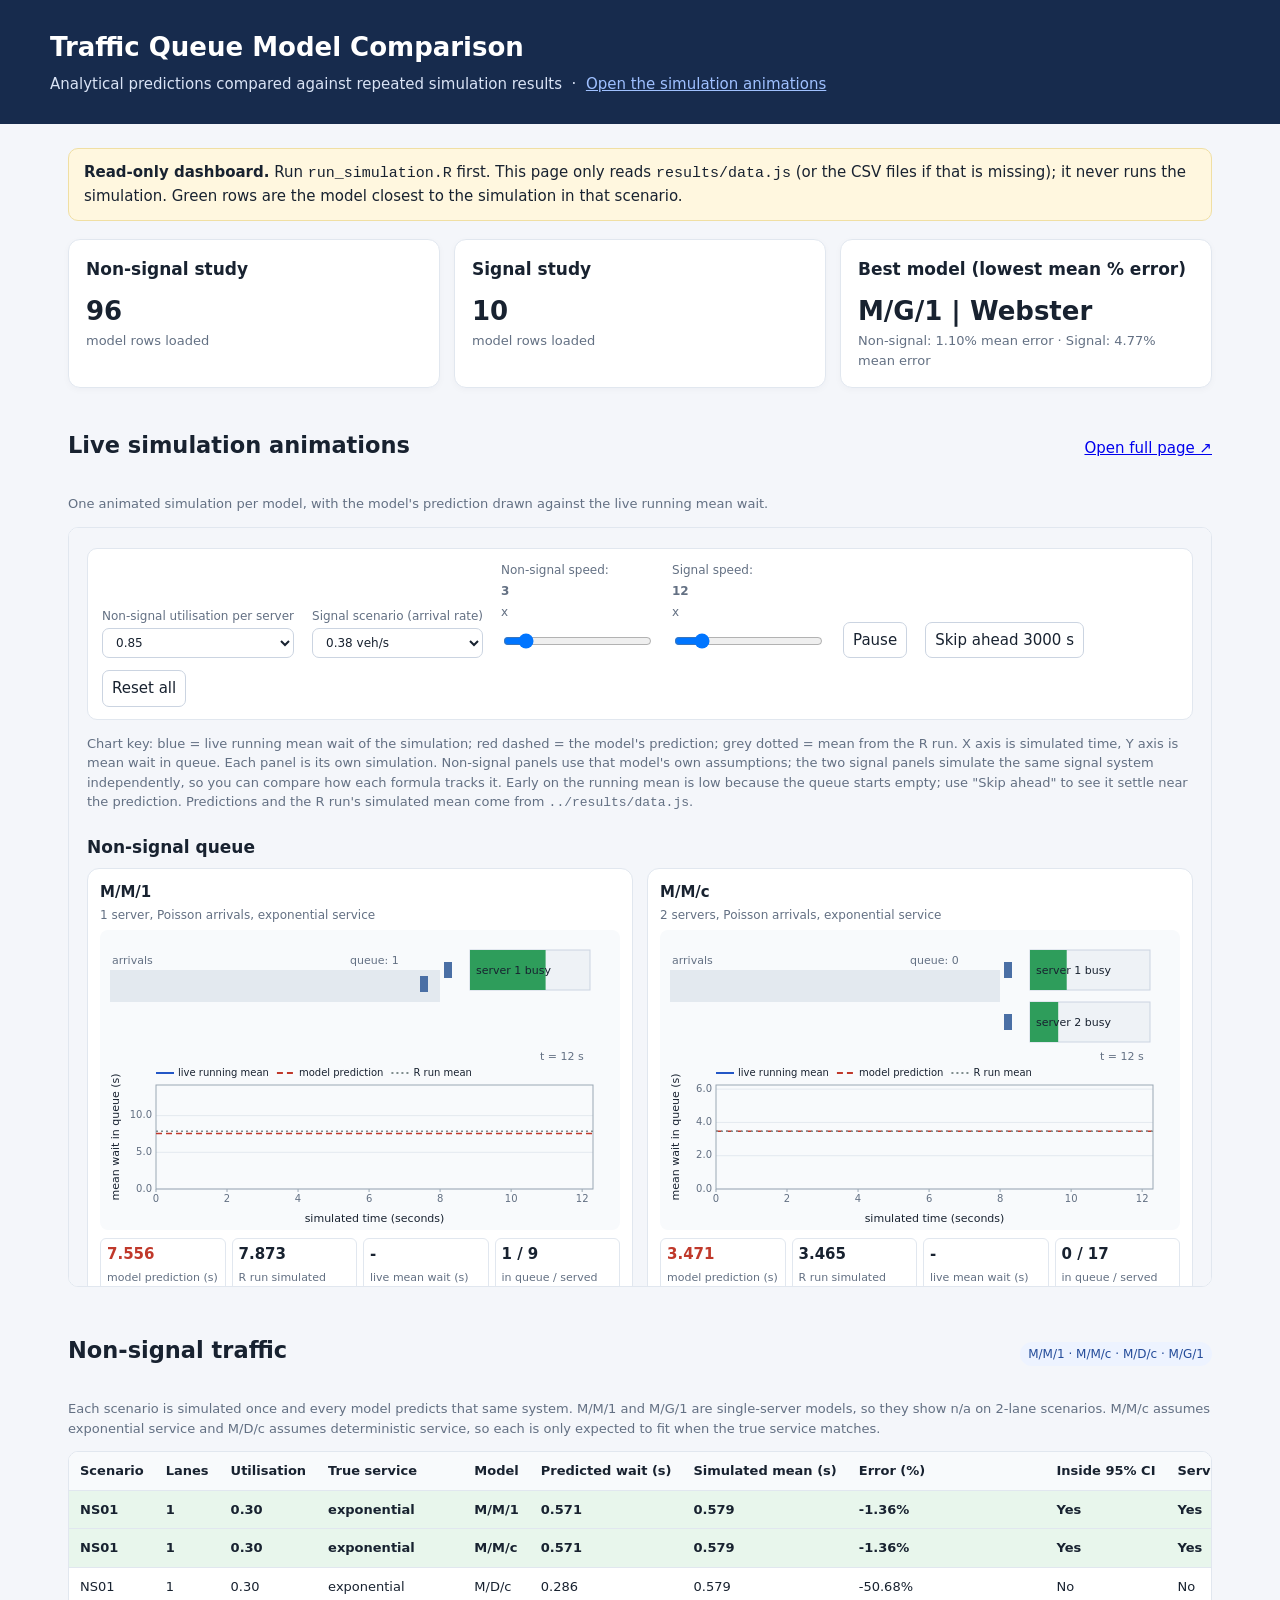
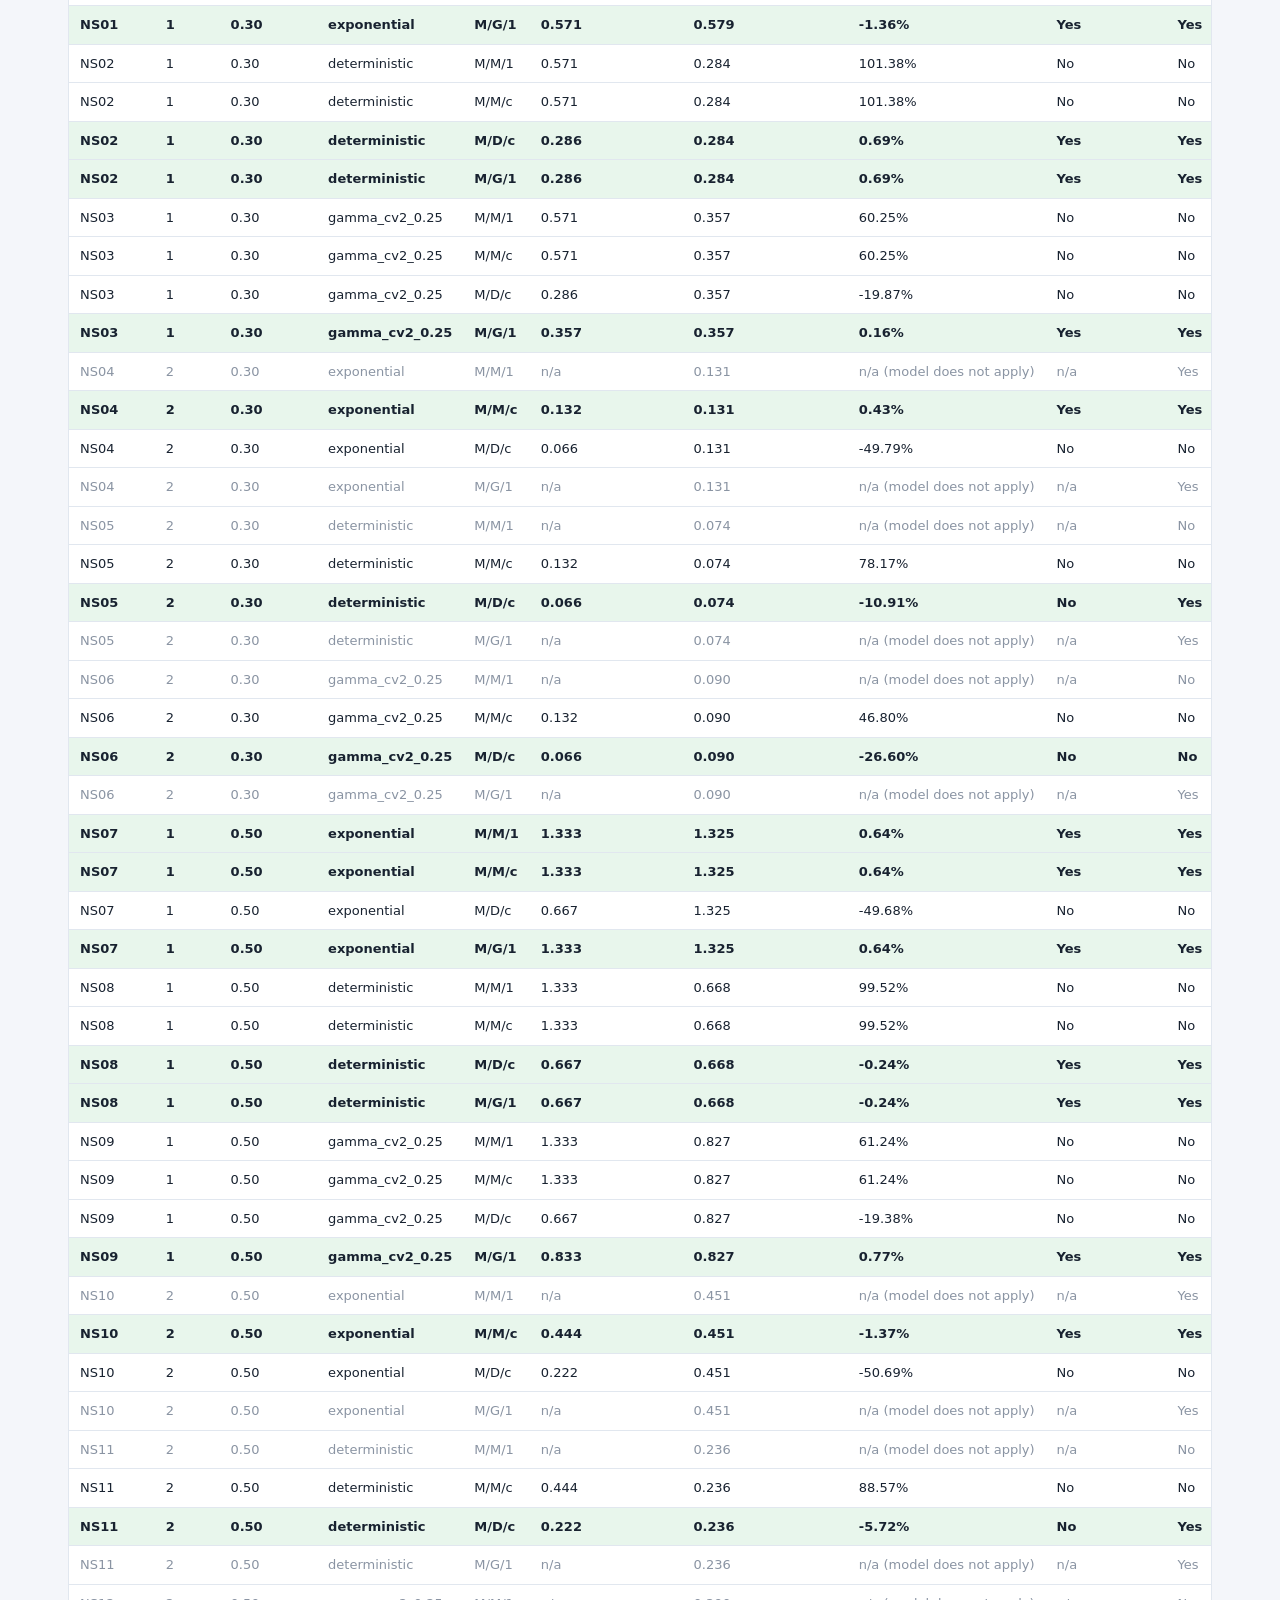
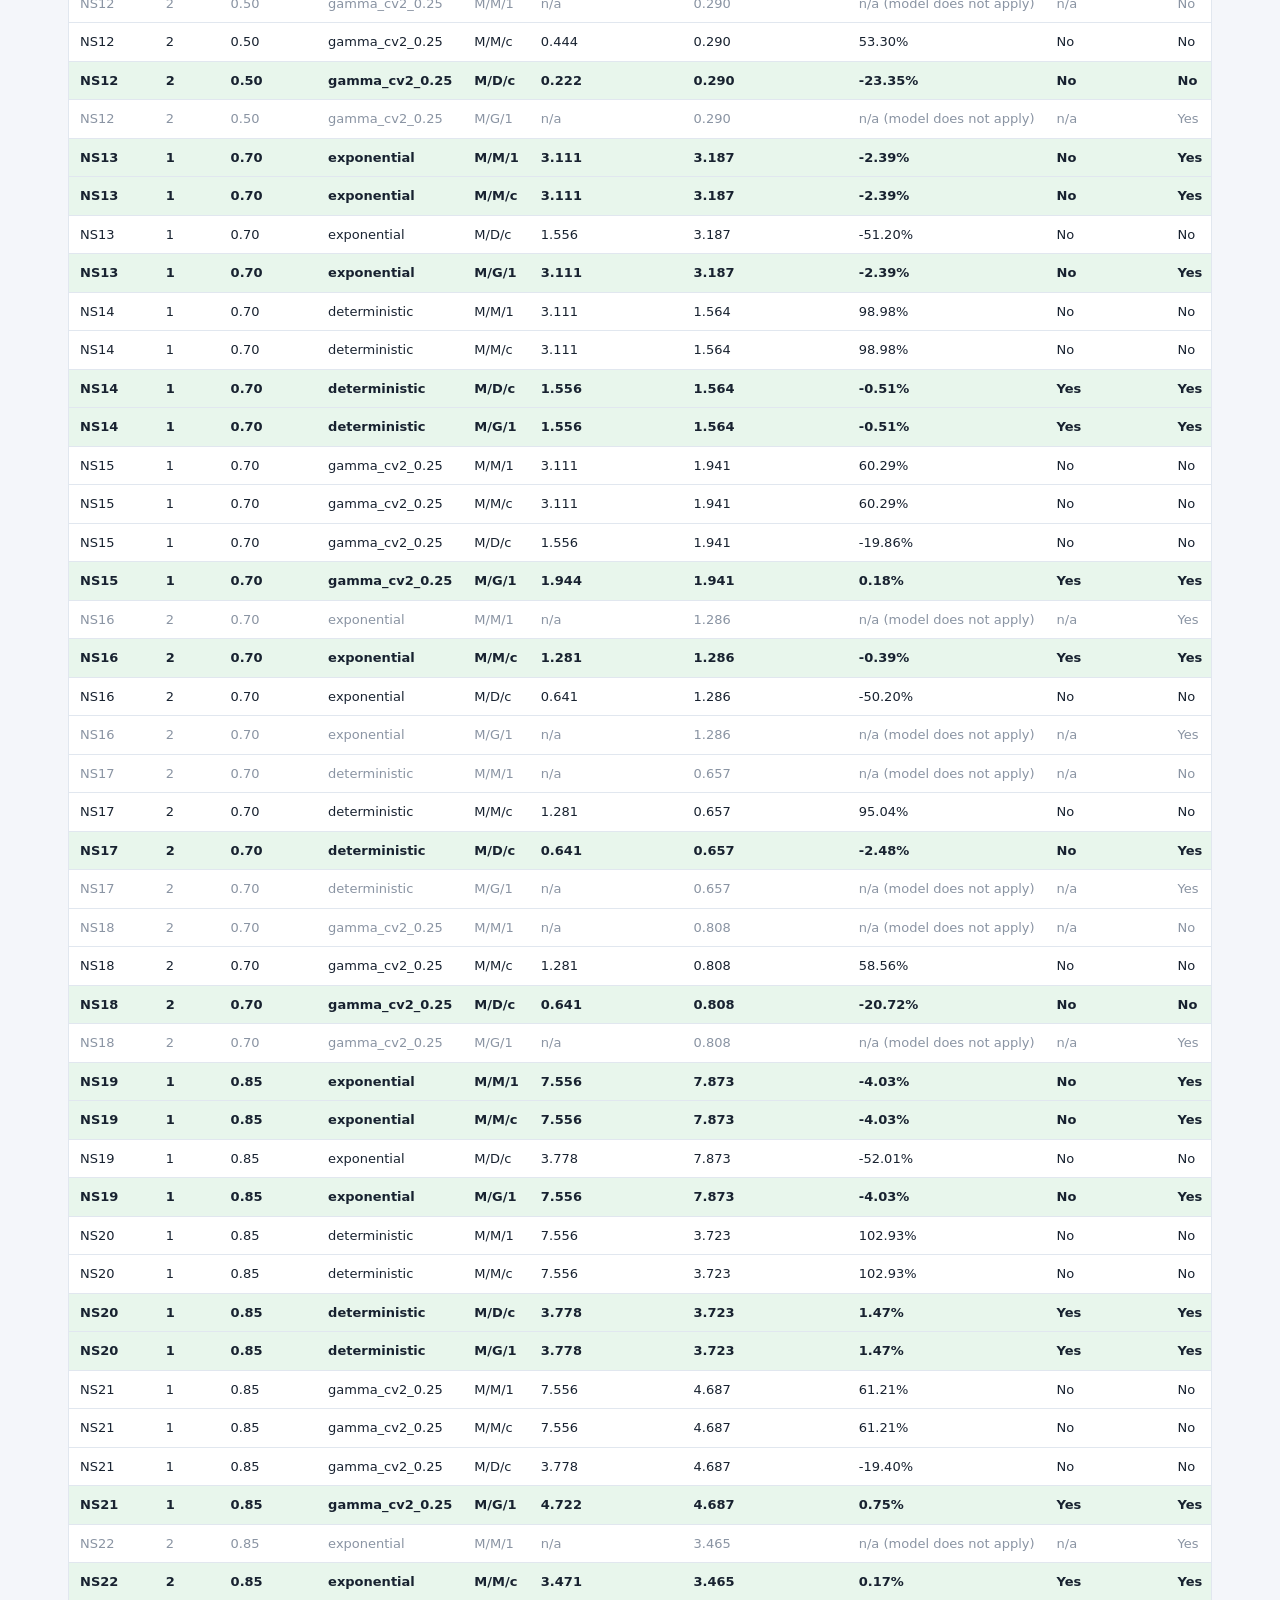
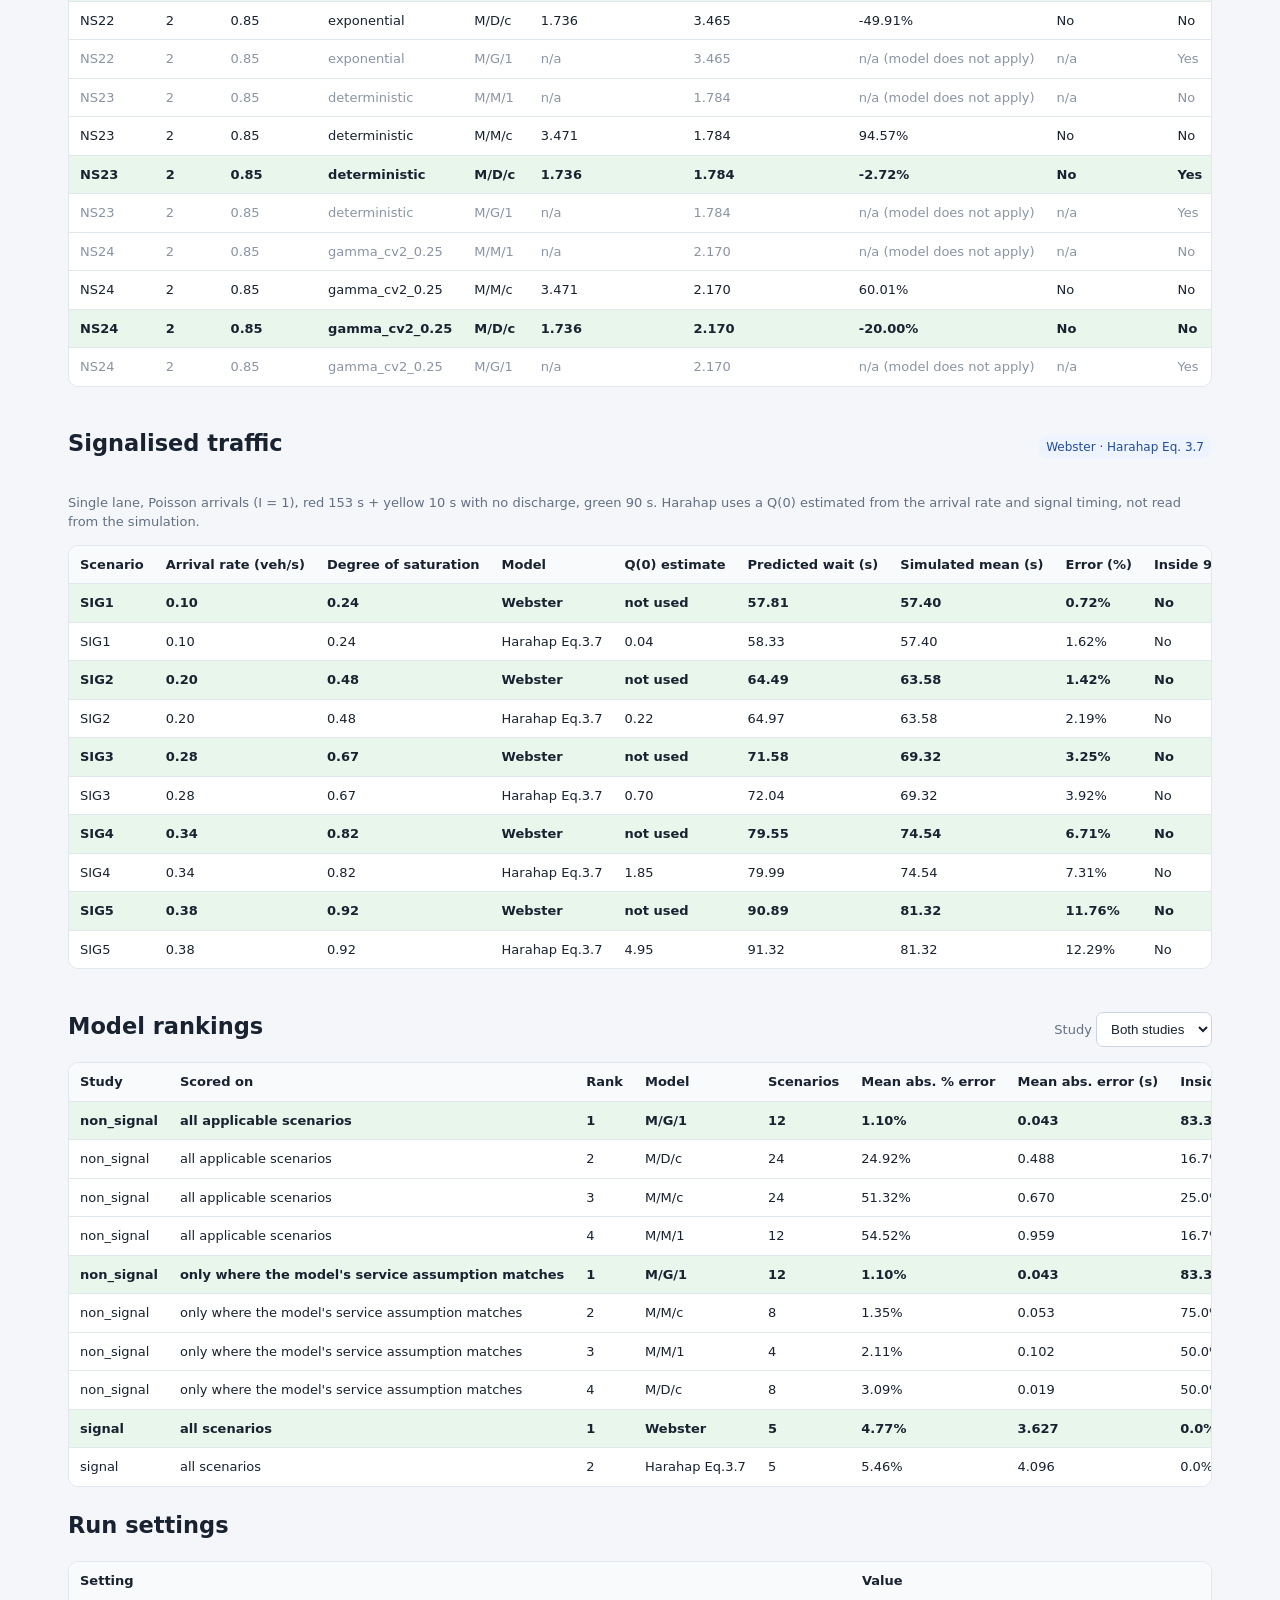
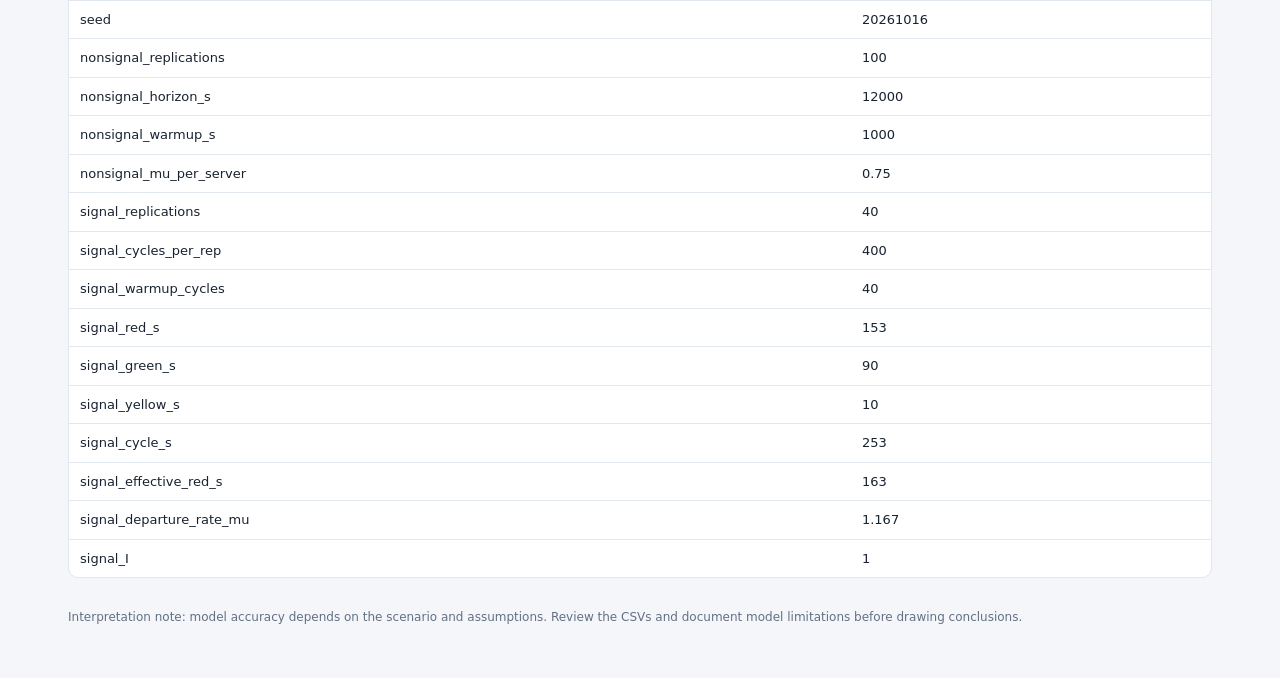
==== dashboard/index.html @ c311b71f "Traffic queue model comparison: simulation, dashboard and animations" ====
<!doctype html>
<html lang="en">
<head>
<meta charset="utf-8">
<meta name="viewport" content="width=device-width, initial-scale=1">
<title>Traffic Queue Model Comparison</title>
<style>
:root{--bg:#f4f6fa;--panel:#fff;--ink:#182230;--muted:#637083;--line:#e1e7ef;--accent:#2357c6}
*{box-sizing:border-box}body{margin:0;background:var(--bg);color:var(--ink);font:15px/1.5 system-ui,-apple-system,Segoe UI,sans-serif}
header{background:#172b4d;color:#fff;padding:28px max(20px,calc((100% - 1180px)/2))}
header h1{margin:0 0 6px;font-size:26px}header p{margin:0;color:#d9e3f5}
main{max-width:1180px;margin:24px auto;padding:0 18px}.notice{padding:12px 15px;background:#fff7df;border:1px solid #f0dfa3;border-radius:10px;margin-bottom:18px}
.grid{display:grid;grid-template-columns:repeat(3,minmax(0,1fr));gap:14px}.card{background:var(--panel);border:1px solid var(--line);border-radius:12px;padding:17px;box-shadow:0 2px 7px #15233b08}
.card h2{font-size:17px;margin:0 0 10px}.metric{font-size:26px;font-weight:750}.muted{color:var(--muted);font-size:13px}
section{margin-top:22px}.section-head{display:flex;gap:12px;align-items:baseline;justify-content:space-between;flex-wrap:wrap}
select,input{padding:8px 10px;border:1px solid #cbd4e1;border-radius:7px;background:white;color:var(--ink)}
.table-wrap{overflow:auto;background:white;border:1px solid var(--line);border-radius:10px}table{border-collapse:collapse;width:100%;font-size:13px;white-space:nowrap}th,td{padding:9px 11px;border-bottom:1px solid var(--line);text-align:left}th{background:#f8fafc;position:sticky;top:0}tr:last-child td{border-bottom:0}
tr.best td{background:#e8f6ec;font-weight:600}tr.na td{color:#8a94a3}
.pill{display:inline-block;background:#edf3ff;color:#244c9a;padding:3px 8px;border-radius:99px;font-size:12px}
footer{color:var(--muted);font-size:12px;padding:30px 0}
@media(max-width:800px){.grid{grid-template-columns:1fr}.metric{font-size:23px}}
</style>
</head>
<body>
<header><h1>Traffic Queue Model Comparison</h1><p>Analytical predictions compared against repeated simulation results &nbsp;&middot;&nbsp; <a href="animation.html" style="color:#9fc0ff">Open the simulation animations</a></p></header>
<main>
<div class="notice"><strong>Read-only dashboard.</strong> Run <code>run_simulation.R</code> first. This page only reads <code>results/data.js</code> (or the CSV files if that is missing); it never runs the simulation. Green rows are the model closest to the simulation in that scenario.</div>
<div class="grid">
<div class="card"><h2>Non-signal study</h2><div class="metric" id="ns-count">—</div><div class="muted">model rows loaded</div></div>
<div class="card"><h2>Signal study</h2><div class="metric" id="sig-count">—</div><div class="muted">model rows loaded</div></div>
<div class="card"><h2>Best model (lowest mean % error)</h2><div class="metric" id="best-model">—</div><div class="muted" id="best-error">ranked separately per study</div></div>
</div>
<section>
<div class="section-head"><h2>Live simulation animations</h2><a href="animation.html" target="_blank" rel="noopener">Open full page &#8599;</a></div>
<p class="muted">One animated simulation per model, with the model's prediction drawn against the live running mean wait.</p>
<iframe src="animation.html" title="Queue simulation animations" style="width:100%;height:760px;border:1px solid var(--line);border-radius:10px;background:#fff" loading="lazy"></iframe>
</section>
<section>
<div class="section-head"><h2>Non-signal traffic</h2><span class="pill">M/M/1 · M/M/c · M/D/c · M/G/1</span></div>
<p class="muted">Each scenario is simulated once and every model predicts that same system. M/M/1 and M/G/1 are single-server models, so they show n/a on 2-lane scenarios. M/M/c assumes exponential service and M/D/c assumes deterministic service, so each is only expected to fit when the true service matches.</p>
<div class="table-wrap"><table id="ns-table"><thead></thead><tbody><tr><td>Loading results…</td></tr></tbody></table></div>
</section>
<section>
<div class="section-head"><h2>Signalised traffic</h2><span class="pill">Webster · Harahap Eq. 3.7</span></div>
<p class="muted">Single lane, Poisson arrivals (I = 1), red 153 s + yellow 10 s with no discharge, green 90 s. Harahap uses a Q(0) estimated from the arrival rate and signal timing, not read from the simulation.</p>
<div class="table-wrap"><table id="sig-table"><thead></thead><tbody><tr><td>Loading results…</td></tr></tbody></table></div>
</section>
<section>
<div class="section-head"><h2>Model rankings</h2><label class="muted">Study <select id="study-filter"><option value="all">Both studies</option><option value="non_signal">Non-signal</option><option value="signal">Signal</option></select></label></div>
<div class="table-wrap"><table id="rank-table"><thead></thead><tbody><tr><td>Loading rankings…</td></tr></tbody></table></div>
</section>
<section><h2>Run settings</h2><div class="table-wrap"><table id="summary-table"><thead></thead><tbody><tr><td>Loading settings…</td></tr></tbody></table></div></section>
<footer>Interpretation note: model accuracy depends on the scenario and assumptions. Review the CSVs and document model limitations before drawing conclusions.</footer>
</main>
<script src="../results/data.js"></script>
<script src="dashboard.js"></script>
</body></html>
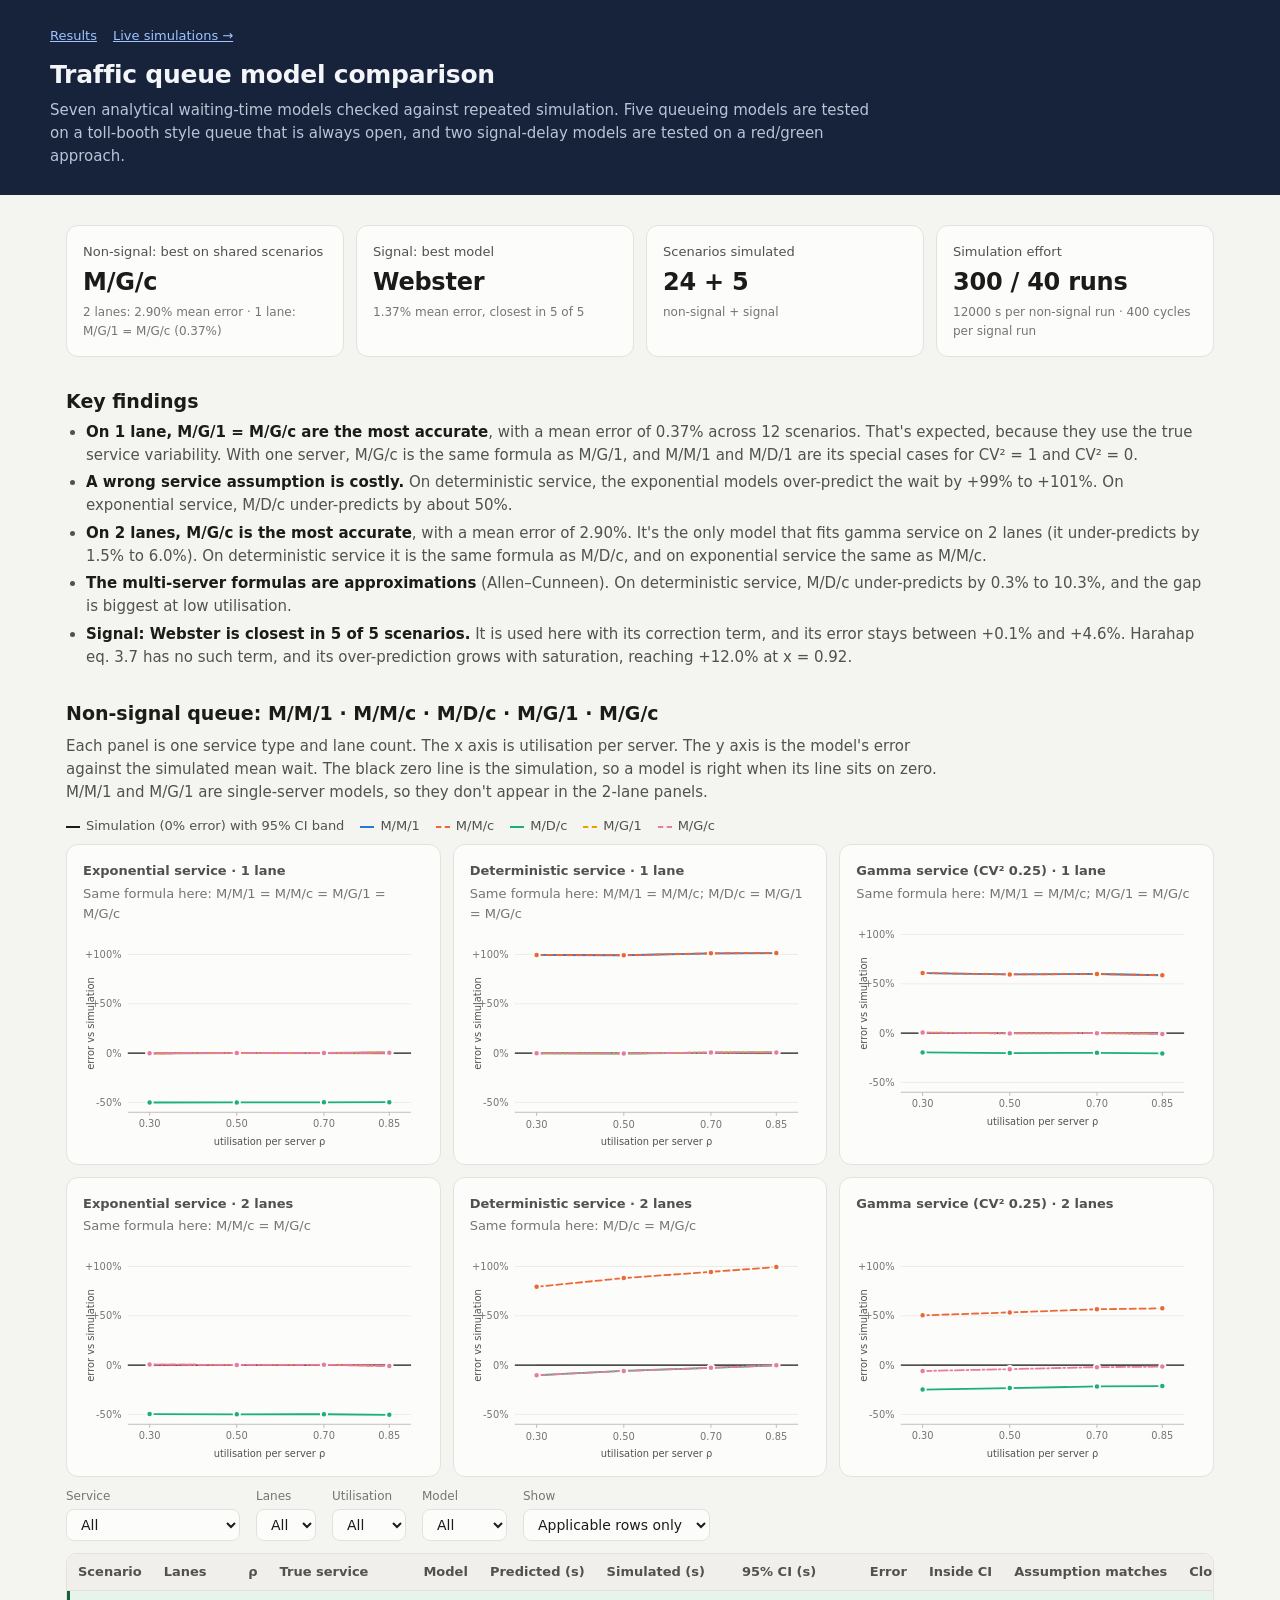
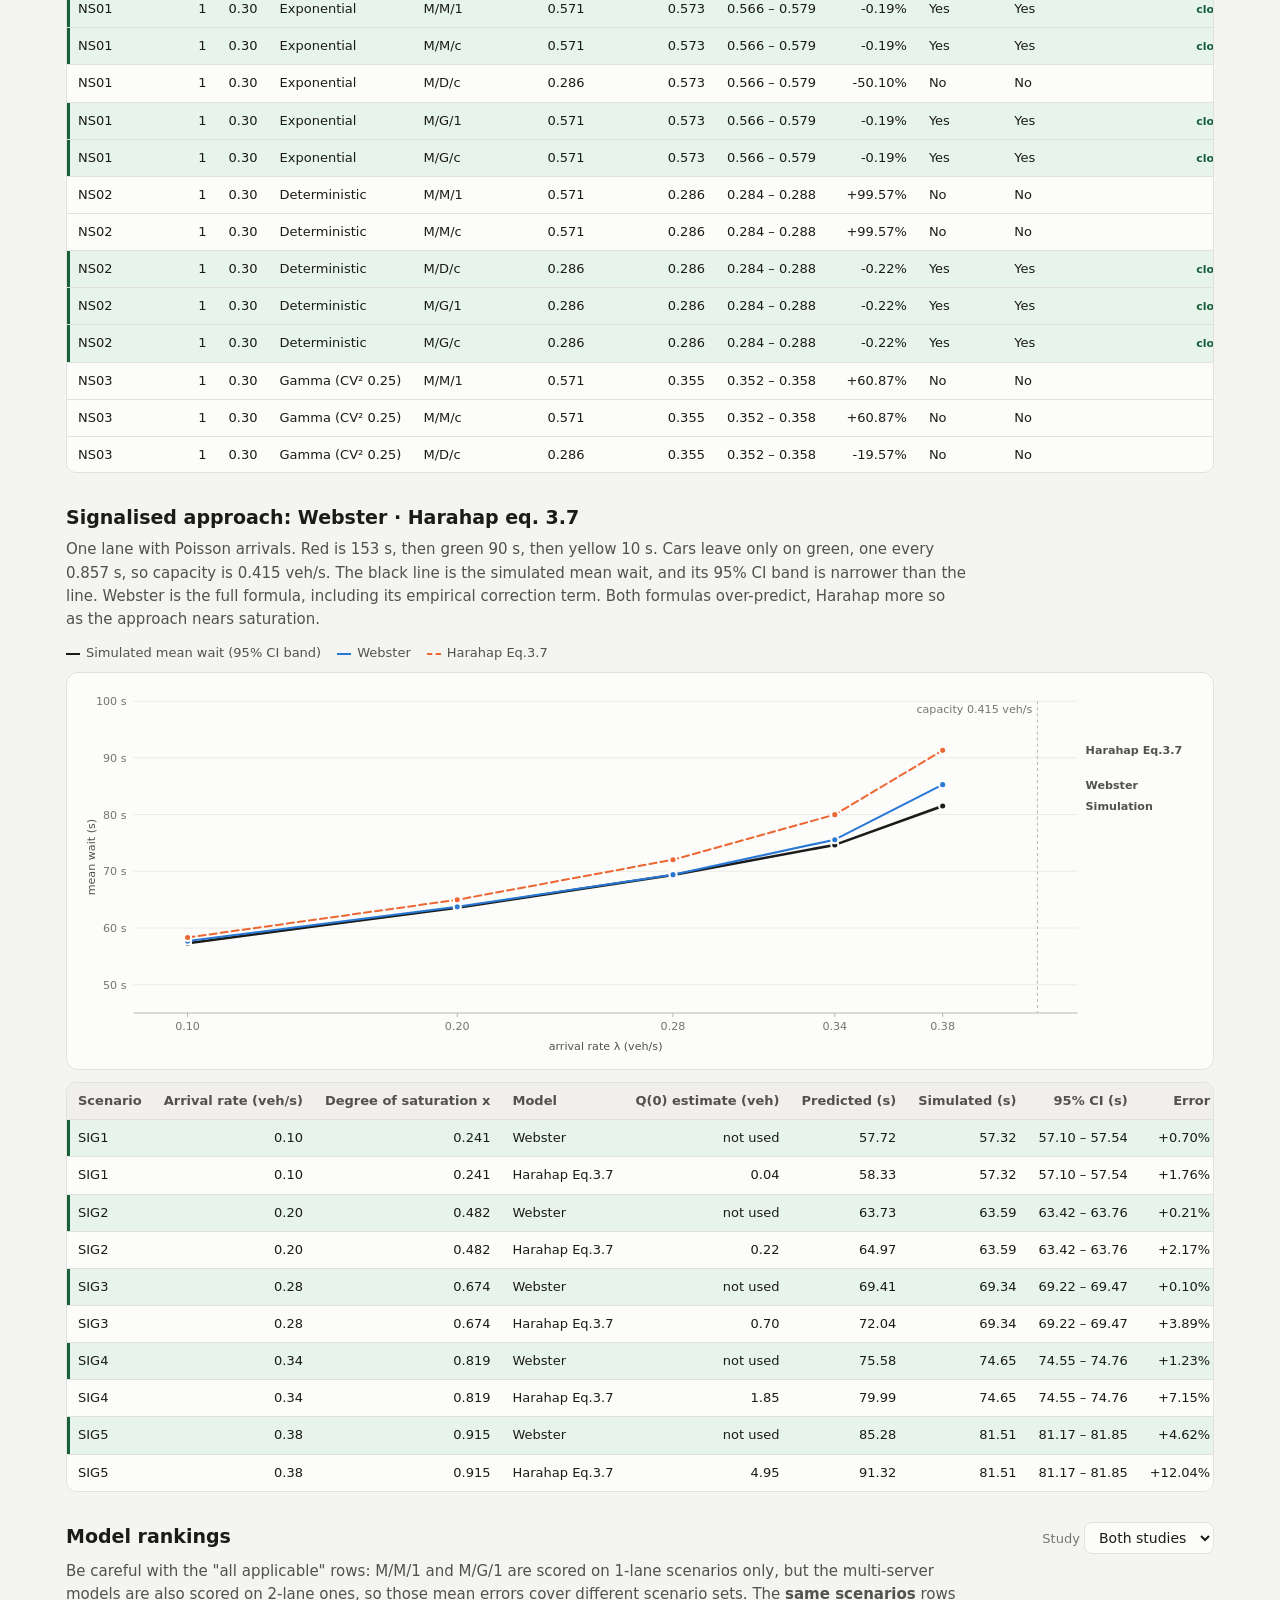
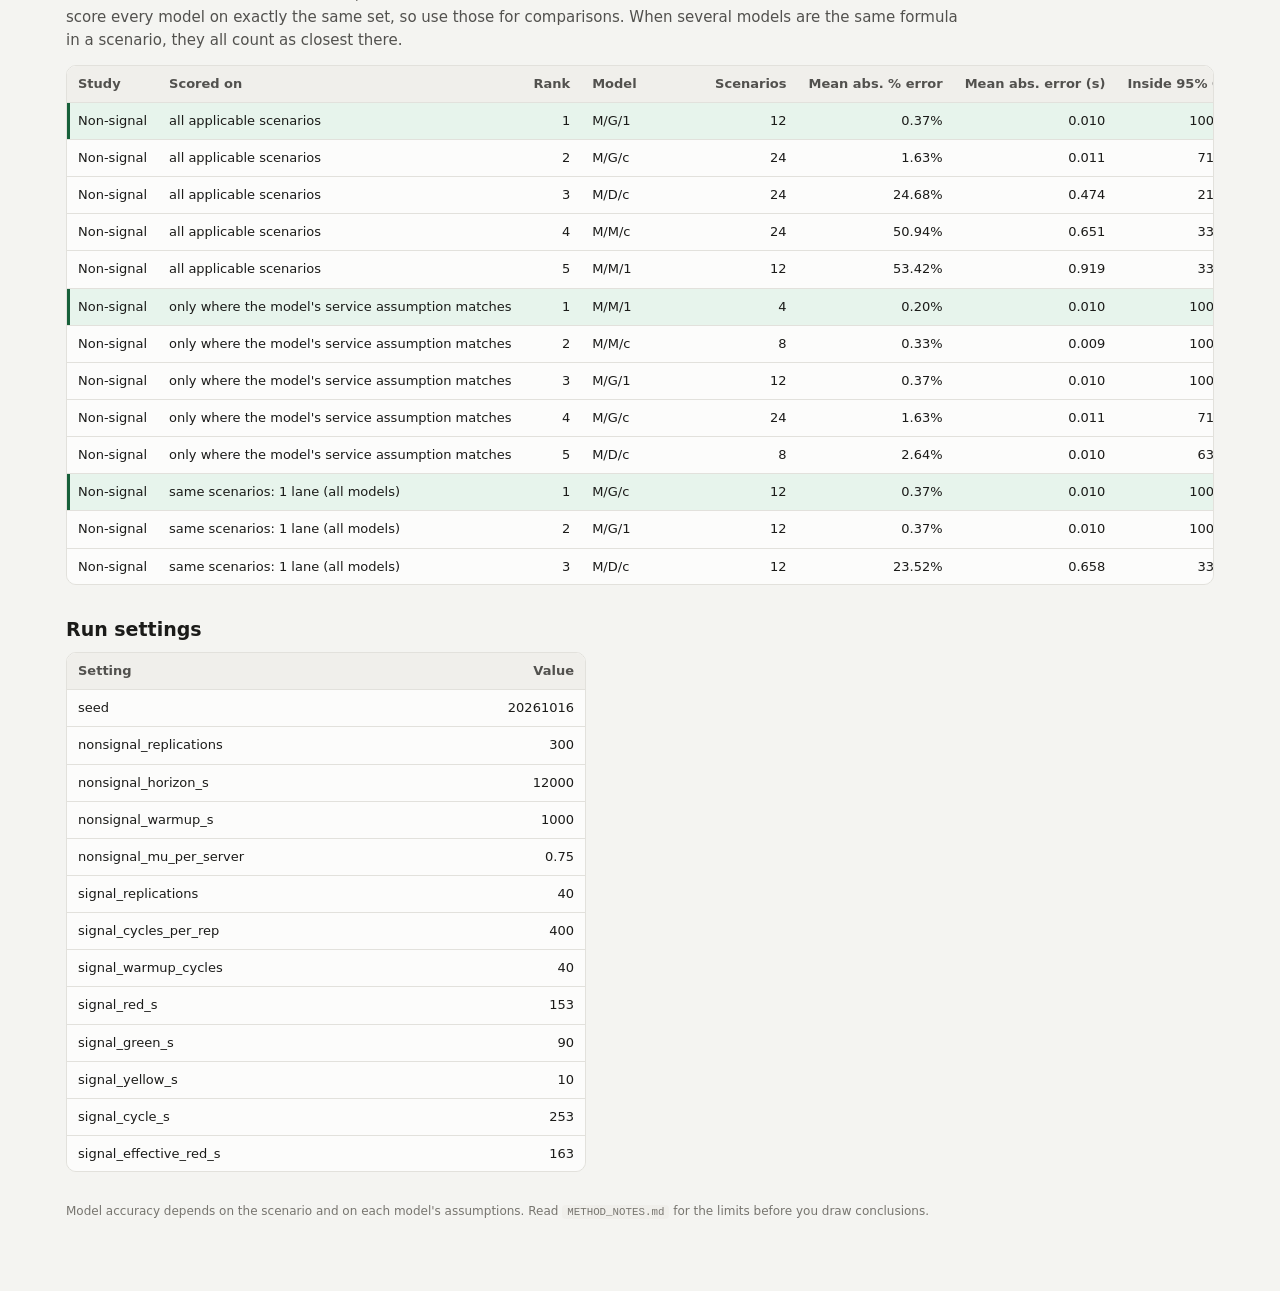
==== commit 648cd0c1: "Add M/G/c and full Webster, fair rankings, and rebuild dashboard Models (run_simulation.R) - Add M/G" ====
--- a/dashboard/index.html
+++ b/dashboard/index.html
@@ -3,55 +3,71 @@
 <head>
 <meta charset="utf-8">
 <meta name="viewport" content="width=device-width, initial-scale=1">
-<title>Traffic Queue Model Comparison</title>
-<style>
-:root{--bg:#f4f6fa;--panel:#fff;--ink:#182230;--muted:#637083;--line:#e1e7ef;--accent:#2357c6}
-*{box-sizing:border-box}body{margin:0;background:var(--bg);color:var(--ink);font:15px/1.5 system-ui,-apple-system,Segoe UI,sans-serif}
-header{background:#172b4d;color:#fff;padding:28px max(20px,calc((100% - 1180px)/2))}
-header h1{margin:0 0 6px;font-size:26px}header p{margin:0;color:#d9e3f5}
-main{max-width:1180px;margin:24px auto;padding:0 18px}.notice{padding:12px 15px;background:#fff7df;border:1px solid #f0dfa3;border-radius:10px;margin-bottom:18px}
-.grid{display:grid;grid-template-columns:repeat(3,minmax(0,1fr));gap:14px}.card{background:var(--panel);border:1px solid var(--line);border-radius:12px;padding:17px;box-shadow:0 2px 7px #15233b08}
-.card h2{font-size:17px;margin:0 0 10px}.metric{font-size:26px;font-weight:750}.muted{color:var(--muted);font-size:13px}
-section{margin-top:22px}.section-head{display:flex;gap:12px;align-items:baseline;justify-content:space-between;flex-wrap:wrap}
-select,input{padding:8px 10px;border:1px solid #cbd4e1;border-radius:7px;background:white;color:var(--ink)}
-.table-wrap{overflow:auto;background:white;border:1px solid var(--line);border-radius:10px}table{border-collapse:collapse;width:100%;font-size:13px;white-space:nowrap}th,td{padding:9px 11px;border-bottom:1px solid var(--line);text-align:left}th{background:#f8fafc;position:sticky;top:0}tr:last-child td{border-bottom:0}
-tr.best td{background:#e8f6ec;font-weight:600}tr.na td{color:#8a94a3}
-.pill{display:inline-block;background:#edf3ff;color:#244c9a;padding:3px 8px;border-radius:99px;font-size:12px}
-footer{color:var(--muted);font-size:12px;padding:30px 0}
-@media(max-width:800px){.grid{grid-template-columns:1fr}.metric{font-size:23px}}
-</style>
+<title>Traffic Queue Models</title>
+<link rel="stylesheet" href="style.css">
 </head>
 <body>
-<header><h1>Traffic Queue Model Comparison</h1><p>Analytical predictions compared against repeated simulation results &nbsp;&middot;&nbsp; <a href="animation.html" style="color:#9fc0ff">Open the simulation animations</a></p></header>
+<header class="top">
+  <nav><a href="index.html" aria-current="page">Results</a><a href="animation.html">Live simulations &rarr;</a></nav>
+  <h1>Traffic queue model comparison</h1>
+  <p>Seven analytical waiting-time models checked against repeated simulation. Five queueing models are tested on a toll-booth style queue that is always open, and two signal-delay models are tested on a red/green approach.</p>
+</header>
 <main>
-<div class="notice"><strong>Read-only dashboard.</strong> Run <code>run_simulation.R</code> first. This page only reads <code>results/data.js</code> (or the CSV files if that is missing); it never runs the simulation. Green rows are the model closest to the simulation in that scenario.</div>
-<div class="grid">
-<div class="card"><h2>Non-signal study</h2><div class="metric" id="ns-count">—</div><div class="muted">model rows loaded</div></div>
-<div class="card"><h2>Signal study</h2><div class="metric" id="sig-count">—</div><div class="muted">model rows loaded</div></div>
-<div class="card"><h2>Best model (lowest mean % error)</h2><div class="metric" id="best-model">—</div><div class="muted" id="best-error">ranked separately per study</div></div>
-</div>
+<div class="notice" id="load-note"><strong>Read-only page.</strong> It shows <code>results/data.js</code>, which <code>run_simulation.R</code> writes. Re-run the R script to refresh the numbers.</div>
+
 <section>
-<div class="section-head"><h2>Live simulation animations</h2><a href="animation.html" target="_blank" rel="noopener">Open full page &#8599;</a></div>
-<p class="muted">One animated simulation per model, with the model's prediction drawn against the live running mean wait.</p>
-<iframe src="animation.html" title="Queue simulation animations" style="width:100%;height:760px;border:1px solid var(--line);border-radius:10px;background:#fff" loading="lazy"></iframe>
+  <div class="tiles">
+    <div class="card tile"><div class="label">Non-signal: best on shared scenarios</div><div class="value" id="t-ns">—</div><div class="sub" id="t-ns-sub"></div></div>
+    <div class="card tile"><div class="label">Signal: best model</div><div class="value" id="t-sig">—</div><div class="sub" id="t-sig-sub"></div></div>
+    <div class="card tile"><div class="label">Scenarios simulated</div><div class="value" id="t-scen">—</div><div class="sub" id="t-scen-sub"></div></div>
+    <div class="card tile"><div class="label">Simulation effort</div><div class="value" id="t-reps">—</div><div class="sub" id="t-reps-sub"></div></div>
+  </div>
 </section>
+
 <section>
-<div class="section-head"><h2>Non-signal traffic</h2><span class="pill">M/M/1 · M/M/c · M/D/c · M/G/1</span></div>
-<p class="muted">Each scenario is simulated once and every model predicts that same system. M/M/1 and M/G/1 are single-server models, so they show n/a on 2-lane scenarios. M/M/c assumes exponential service and M/D/c assumes deterministic service, so each is only expected to fit when the true service matches.</p>
-<div class="table-wrap"><table id="ns-table"><thead></thead><tbody><tr><td>Loading results…</td></tr></tbody></table></div>
+  <h2>Key findings</h2>
+  <ul class="findings" id="findings"><li>Loading…</li></ul>
 </section>
+
 <section>
-<div class="section-head"><h2>Signalised traffic</h2><span class="pill">Webster · Harahap Eq. 3.7</span></div>
-<p class="muted">Single lane, Poisson arrivals (I = 1), red 153 s + yellow 10 s with no discharge, green 90 s. Harahap uses a Q(0) estimated from the arrival rate and signal timing, not read from the simulation.</p>
-<div class="table-wrap"><table id="sig-table"><thead></thead><tbody><tr><td>Loading results…</td></tr></tbody></table></div>
+  <div class="section-head"><h2>Non-signal queue: M/M/1 · M/M/c · M/D/c · M/G/1 · M/G/c</h2></div>
+  <p class="lead">Each panel is one service type and lane count. The x axis is utilisation per server. The y axis is the model's error against the simulated mean wait. The black zero line is the simulation, so a model is right when its line sits on zero. M/M/1 and M/G/1 are single-server models, so they don't appear in the 2-lane panels.</p>
+  <div class="legend" id="ns-legend"></div>
+  <div class="facets" id="ns-facets"></div>
+
+  <div class="filters">
+    <label>Service<select id="f-svc"><option value="">All</option></select></label>
+    <label>Lanes<select id="f-lanes"><option value="">All</option><option>1</option><option>2</option></select></label>
+    <label>Utilisation<select id="f-rho"><option value="">All</option></select></label>
+    <label>Model<select id="f-model"><option value="">All</option></select></label>
+    <label>Show<select id="f-app"><option value="app">Applicable rows only</option><option value="">All rows</option></select></label>
+  </div>
+  <div class="table-wrap"><table id="ns-table"><thead></thead><tbody><tr><td>Loading results…</td></tr></tbody></table></div>
 </section>
+
 <section>
-<div class="section-head"><h2>Model rankings</h2><label class="muted">Study <select id="study-filter"><option value="all">Both studies</option><option value="non_signal">Non-signal</option><option value="signal">Signal</option></select></label></div>
-<div class="table-wrap"><table id="rank-table"><thead></thead><tbody><tr><td>Loading rankings…</td></tr></tbody></table></div>
+  <div class="section-head"><h2>Signalised approach: Webster · Harahap eq. 3.7</h2></div>
+  <p class="lead">One lane with Poisson arrivals. Red is 153 s, then green 90 s, then yellow 10 s. Cars leave only on green, one every 0.857 s, so capacity is 0.415 veh/s. The black line is the simulated mean wait, and its 95% CI band is narrower than the line. Webster is the full formula, including its empirical correction term. Both formulas over-predict, Harahap more so as the approach nears saturation.</p>
+  <div class="legend" id="sig-legend"></div>
+  <div class="card"><div class="chart" id="sig-chart"></div></div>
+  <div class="table-wrap" style="margin-top:12px"><table id="sig-table"><thead></thead><tbody><tr><td>Loading results…</td></tr></tbody></table></div>
 </section>
-<section><h2>Run settings</h2><div class="table-wrap"><table id="summary-table"><thead></thead><tbody><tr><td>Loading settings…</td></tr></tbody></table></div></section>
-<footer>Interpretation note: model accuracy depends on the scenario and assumptions. Review the CSVs and document model limitations before drawing conclusions.</footer>
+
+<section>
+  <div class="section-head"><h2>Model rankings</h2>
+    <label class="muted">Study <select id="study-filter"><option value="all">Both studies</option><option value="non_signal">Non-signal</option><option value="signal">Signal</option></select></label></div>
+  <p class="lead">Be careful with the "all applicable" rows: M/M/1 and M/G/1 are scored on 1-lane scenarios only, but the multi-server models are also scored on 2-lane ones, so those mean errors cover different scenario sets. The <b>same scenarios</b> rows score every model on exactly the same set, so use those for comparisons. When several models are the same formula in a scenario, they all count as closest there.</p>
+  <div class="table-wrap"><table id="rank-table"><thead></thead><tbody><tr><td>Loading rankings…</td></tr></tbody></table></div>
+</section>
+
+<section>
+  <h2>Run settings</h2>
+  <div class="table-wrap" style="margin-top:8px;max-width:520px"><table id="summary-table"><thead></thead><tbody><tr><td>Loading settings…</td></tr></tbody></table></div>
+</section>
+<footer>Model accuracy depends on the scenario and on each model's assumptions. Read <code>METHOD_NOTES.md</code> for the limits before you draw conclusions.</footer>
 </main>
+<div class="tip" id="tip"></div>
 <script src="../results/data.js"></script>
 <script src="dashboard.js"></script>
-</body></html>+</body>
+</html>
--- a/dashboard/style.css
+++ b/dashboard/style.css
@@ -0,0 +1,97 @@
+/* Shared styles for the dashboard and the animation page. Colours are tokens; dark mode redefines them. */
+:root {
+  color-scheme: light;
+  --bg: #f4f4f1; --surface: #fcfcfb; --surface-2: #f0efeb; --head: #16233a; --head-ink: #f3f5f9; --head-muted: #b9c4d6;
+  --ink: #1b1b19; --ink-2: #52514e; --muted: #77756f; --line: #e2e1dc; --grid: #ebeae6; --axis: #b9b8b1;
+  --accent: #2a78d6; --good-bg: #e7f4ec; --good-ink: #17603a; --warn-bg: #fff6dc; --warn-line: #ecd893;
+  --s1: #2a78d6; --s2: #eb6834; --s3: #1baf7a; --s4: #eda100; --s5: #e87ba4;   /* model colours, fixed order */
+  --sim: #1b1b19; --band: rgba(27,27,25,.12);
+  --road: #d6d5cf; --road-edge: #bdbcb5; --lane-mark: #fcfcfb; --car: #5d6b80; --car-active: #2a78d6; --car-done: #8e9aab;
+  --light-off: #c9c8c2; --light-red: #e34948; --light-yel: #eda100; --light-grn: #1f9d55; --booth: #ecebe6;
+}
+@media (prefers-color-scheme: dark) {
+  :root:not([data-theme="light"]) {
+    color-scheme: dark;
+    --bg: #121211; --surface: #1a1a19; --surface-2: #232321; --head: #0d1626; --head-ink: #f0efec; --head-muted: #9aa6b8;
+    --ink: #f0efec; --ink-2: #c3c2b7; --muted: #908f87; --line: #33322f; --grid: #282826; --axis: #55544f;
+    --accent: #3987e5; --good-bg: #183324; --good-ink: #9ad9b3; --warn-bg: #2d2714; --warn-line: #5a4c1f;
+    --s1: #3987e5; --s2: #d95926; --s3: #199e70; --s4: #c98500; --s5: #d55181;
+    --sim: #f0efec; --band: rgba(240,239,236,.16);
+    --road: #2c2c2a; --road-edge: #3b3b38; --lane-mark: #5c5b56; --car: #8f9db2; --car-active: #3987e5; --car-done: #5f6a7a;
+    --light-off: #3a3a37; --booth: #262624;
+  }
+}
+:root[data-theme="dark"] {
+  color-scheme: dark;
+  --bg: #121211; --surface: #1a1a19; --surface-2: #232321; --head: #0d1626; --head-ink: #f0efec; --head-muted: #9aa6b8;
+  --ink: #f0efec; --ink-2: #c3c2b7; --muted: #908f87; --line: #33322f; --grid: #282826; --axis: #55544f;
+  --accent: #3987e5; --good-bg: #183324; --good-ink: #9ad9b3; --warn-bg: #2d2714; --warn-line: #5a4c1f;
+  --s1: #3987e5; --s2: #d95926; --s3: #199e70; --s4: #c98500; --s5: #d55181;
+  --sim: #f0efec; --band: rgba(240,239,236,.16);
+  --road: #2c2c2a; --road-edge: #3b3b38; --lane-mark: #5c5b56; --car: #8f9db2; --car-active: #3987e5; --car-done: #5f6a7a;
+  --light-off: #3a3a37; --booth: #262624;
+}
+
+* { box-sizing: border-box; }
+body { margin: 0; background: var(--bg); color: var(--ink); font: 15px/1.55 system-ui, -apple-system, "Segoe UI", sans-serif; }
+a { color: var(--accent); }
+code { font-size: .9em; background: var(--surface-2); padding: 1px 5px; border-radius: 4px; }
+header.top { background: var(--head); color: var(--head-ink); padding: 26px max(16px, calc((100% - 1180px) / 2)); }
+header.top h1 { margin: 0 0 4px; font-size: 25px; letter-spacing: -.01em; }
+header.top p { margin: 0; color: var(--head-muted); max-width: 820px; }
+header.top a { color: #9fc4ff; }
+header.top nav { margin-bottom: 10px; font-size: 13px; display: flex; gap: 16px; }
+main { max-width: 1180px; margin: 22px auto; padding: 0 16px 48px; }
+h2 { font-size: 19px; margin: 0; }
+h3 { font-size: 15px; margin: 0; }
+section { margin-top: 30px; }
+.section-head { display: flex; gap: 12px; align-items: baseline; justify-content: space-between; flex-wrap: wrap; margin-bottom: 6px; }
+.muted { color: var(--muted); font-size: 13px; }
+.lead { color: var(--ink-2); margin: 4px 0 12px; max-width: 900px; }
+.card { background: var(--surface); border: 1px solid var(--line); border-radius: 12px; padding: 16px; }
+.tiles { display: grid; grid-template-columns: repeat(4, minmax(0, 1fr)); gap: 12px; }
+.tile .label { color: var(--ink-2); font-size: 13px; }
+.tile .value { font-size: 24px; font-weight: 700; margin: 2px 0; letter-spacing: -.01em; }
+.tile .sub { color: var(--muted); font-size: 12px; }
+.notice { padding: 12px 15px; background: var(--warn-bg); border: 1px solid var(--warn-line); border-radius: 10px; font-size: 14px; }
+.findings { margin: 0; padding-left: 20px; color: var(--ink-2); }
+.findings li { margin: 4px 0; }
+.findings b { color: var(--ink); }
+.filters { display: flex; flex-wrap: wrap; gap: 10px 16px; align-items: end; margin: 10px 0 12px; }
+.filters label { display: flex; flex-direction: column; gap: 3px; font-size: 12px; color: var(--muted); }
+select, button, input[type=number] { font: inherit; font-size: 14px; padding: 6px 10px; border: 1px solid var(--line); border-radius: 8px; background: var(--surface); color: var(--ink); }
+button { cursor: pointer; }
+button:hover, select:hover { border-color: var(--axis); }
+button.primary { background: var(--accent); border-color: var(--accent); color: #fff; }
+.btn-link { display: inline-block; padding: 8px 14px; border-radius: 8px; background: var(--accent); color: #fff; text-decoration: none; font-size: 14px; font-weight: 600; }
+.table-wrap { overflow: auto; background: var(--surface); border: 1px solid var(--line); border-radius: 10px; max-height: 520px; }
+table { border-collapse: collapse; width: 100%; font-size: 13px; white-space: nowrap; }
+th, td { padding: 8px 11px; border-bottom: 1px solid var(--line); text-align: left; }
+td.num, th.num { text-align: right; font-variant-numeric: tabular-nums; }
+th { background: var(--surface-2); position: sticky; top: 0; font-weight: 600; color: var(--ink-2); z-index: 1; }
+tr:last-child td { border-bottom: 0; }
+tr.best td { background: var(--good-bg); }
+tr.best td:first-child { box-shadow: inset 3px 0 0 var(--good-ink); }
+tr.na td { color: var(--muted); }
+.tag { display: inline-block; padding: 1px 7px; border-radius: 99px; font-size: 11px; font-weight: 600; background: var(--surface-2); color: var(--ink-2); }
+.tag.good { background: var(--good-bg); color: var(--good-ink); }
+.key { display: inline-block; width: 14px; height: 0; border-top: 2px solid; vertical-align: middle; margin-right: 6px; }
+.key.dash { border-top-style: dashed; }
+.legend { display: flex; flex-wrap: wrap; gap: 6px 16px; font-size: 13px; color: var(--ink-2); margin: 4px 0 8px; }
+.facets { display: grid; grid-template-columns: repeat(3, minmax(0, 1fr)); gap: 12px; }
+.facet h3 { font-size: 13px; color: var(--ink-2); font-weight: 600; margin-bottom: 2px; }
+.chart { position: relative; }
+.chart svg { display: block; width: 100%; height: auto; overflow: visible; }
+.chart text { fill: var(--muted); font-size: 11px; }
+.chart .grid line { stroke: var(--grid); }
+.chart .axis line { stroke: var(--axis); }
+.chart .zero { stroke: var(--sim); stroke-width: 1.5; }
+.tip { position: absolute; pointer-events: none; background: var(--surface); border: 1px solid var(--line); border-radius: 8px; padding: 8px 10px; font-size: 12px;
+       box-shadow: 0 4px 16px rgba(0,0,0,.12); min-width: 150px; z-index: 5; display: none; }
+.tip .t { color: var(--muted); margin-bottom: 4px; }
+.tip .row { display: flex; align-items: center; gap: 6px; }
+.tip .row b { font-variant-numeric: tabular-nums; min-width: 58px; text-align: right; color: var(--ink); }
+.tip .row span { color: var(--ink-2); }
+footer { color: var(--muted); font-size: 12px; padding-top: 30px; }
+@media (max-width: 900px) { .tiles { grid-template-columns: repeat(2, minmax(0, 1fr)); } .facets { grid-template-columns: repeat(2, minmax(0, 1fr)); } }
+@media (max-width: 560px) { .tiles, .facets { grid-template-columns: 1fr; } header.top h1 { font-size: 21px; } }
